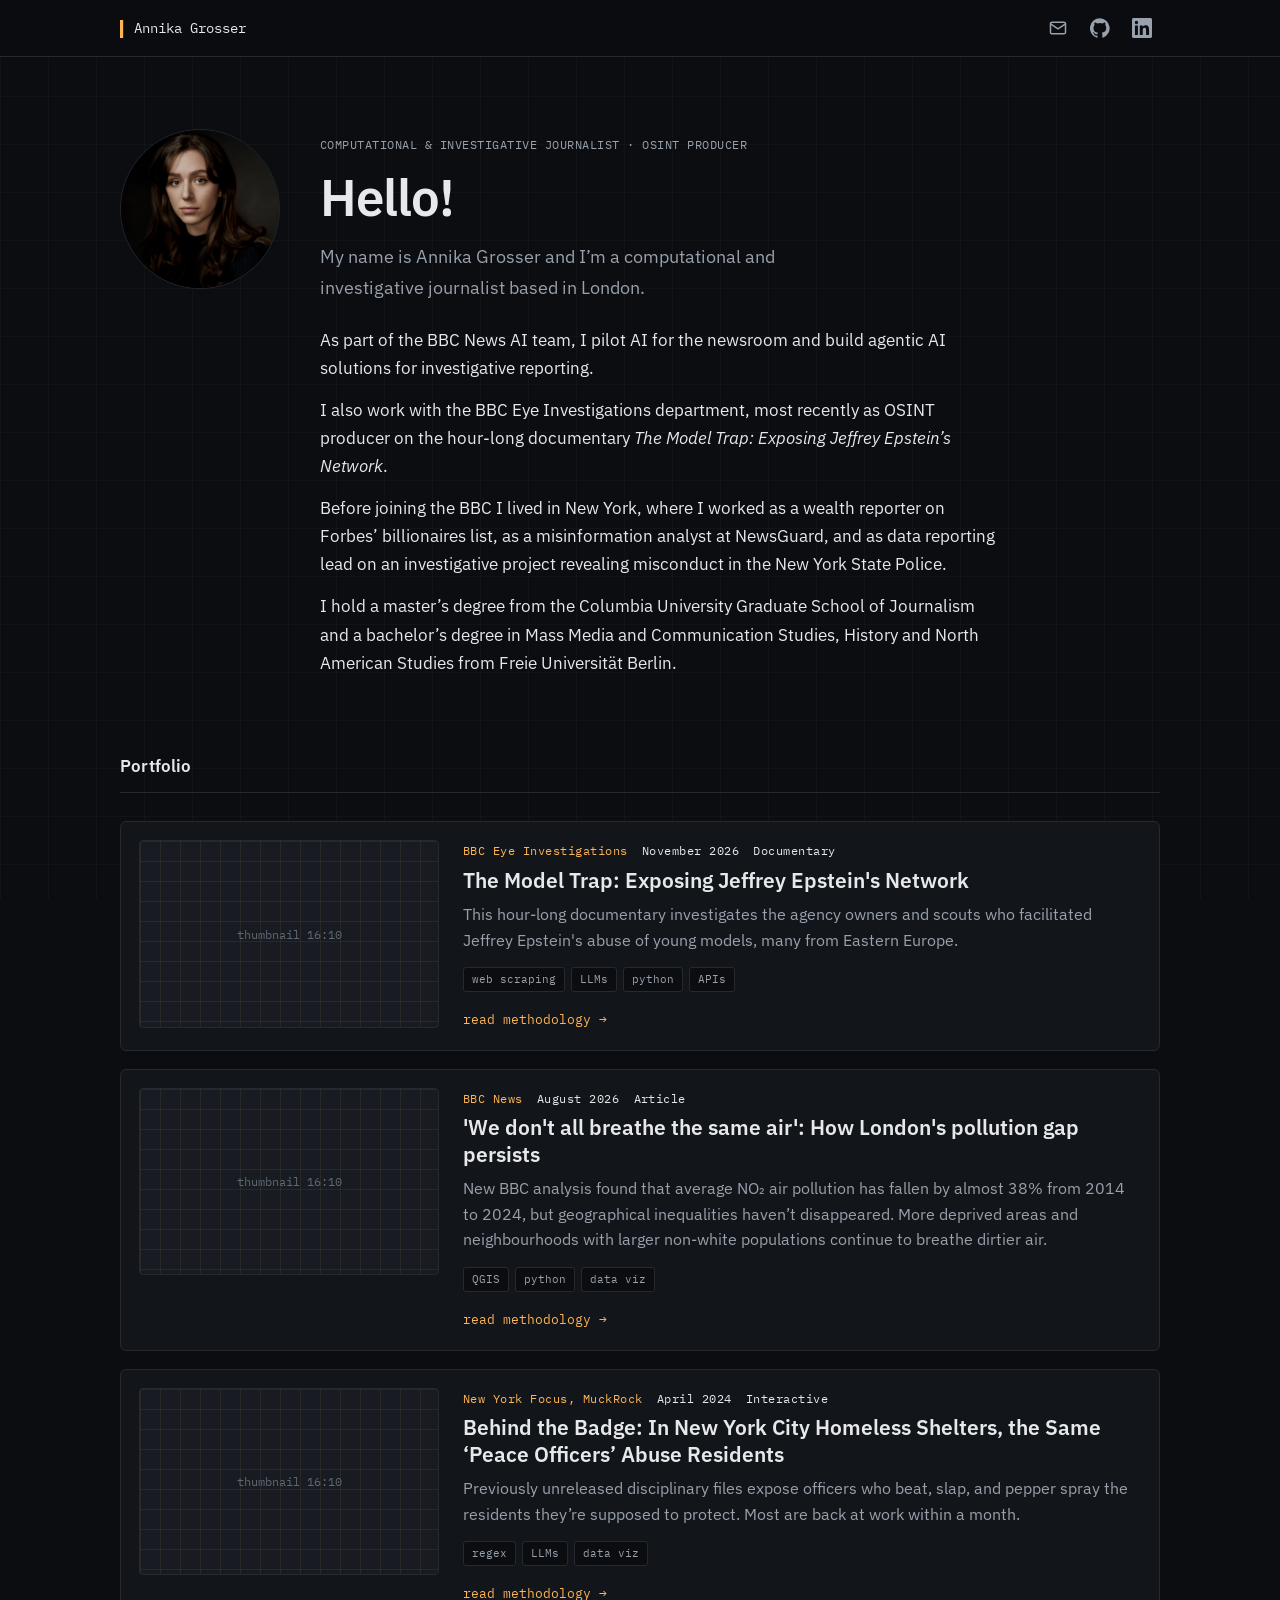
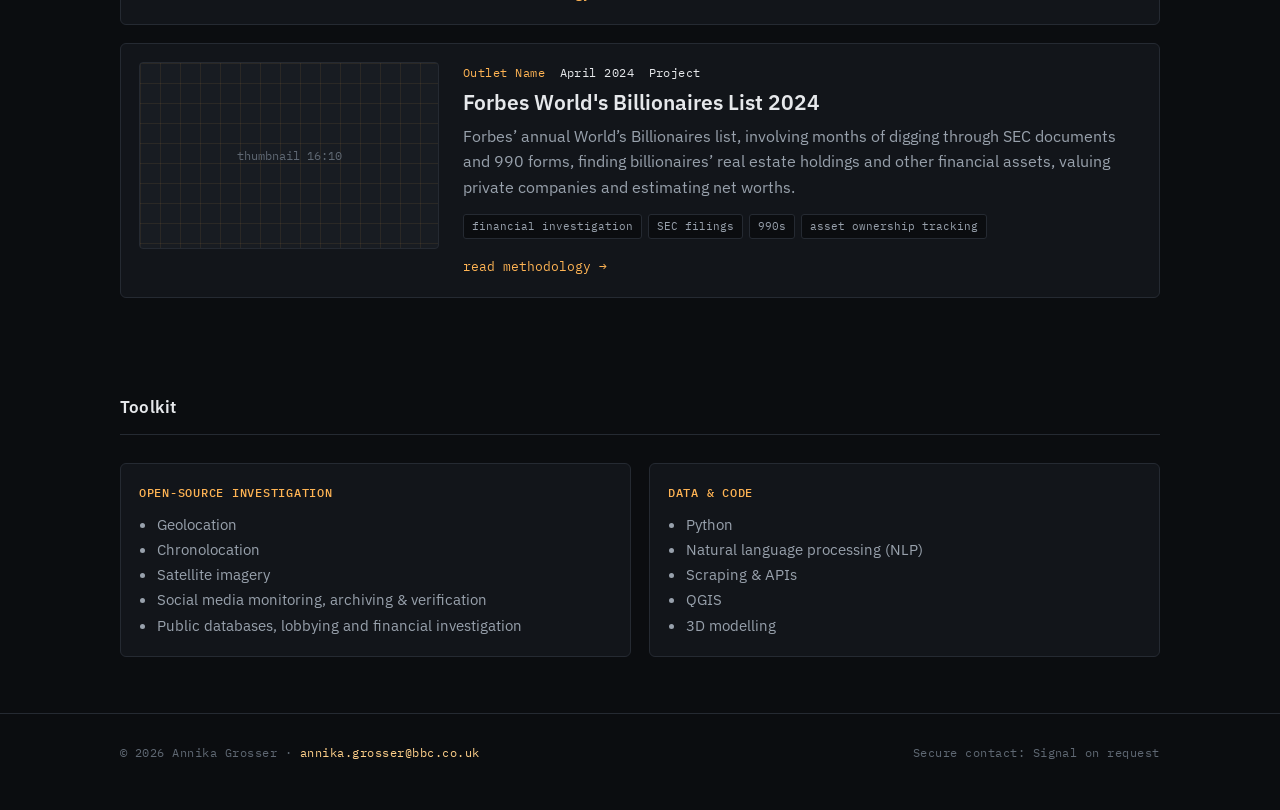
==== index.html @ bb19e364 "Initial portfolio" ====
<!doctype html>
<html lang="en">
<head>
  <meta charset="utf-8">
  <meta name="viewport" content="width=device-width, initial-scale=1">
  <title>Annika Grosser — Visual Investigations</title>
  <meta name="description" content="Portfolio of Annika Grosser, computational investigative journalist and OSINT producer.">
  <link rel="preconnect" href="https://fonts.googleapis.com">
  <link rel="preconnect" href="https://fonts.gstatic.com" crossorigin>
  <link href="https://fonts.googleapis.com/css2?family=IBM+Plex+Mono:wght@400;500&family=IBM+Plex+Sans:wght@400;500;600&display=swap" rel="stylesheet">
  <link rel="stylesheet" href="style.css">
</head>
<body>

  <header class="topbar">
    <div class="wrap">
      <a class="brand" href="index.html">Annika Grosser</a>
      <nav class="nav social" aria-label="Contact and profiles">
        <a href="mailto:annika.grosser@bbc.co.uk" aria-label="Email" title="Email">
          <svg viewBox="0 0 24 24" width="20" height="20" fill="none" stroke="currentColor" stroke-width="1.8" stroke-linecap="round" stroke-linejoin="round" aria-hidden="true"><rect x="3" y="5" width="18" height="14" rx="2"/><path d="m3 7 9 6 9-6"/></svg>
        </a>
        <a href="https://github.com/annikagrosser" aria-label="GitHub" title="GitHub">
          <svg viewBox="0 0 24 24" width="20" height="20" fill="currentColor" aria-hidden="true"><path d="M12 .3a12 12 0 0 0-3.8 23.4c.6.1.8-.3.8-.6v-2c-3.3.7-4-1.6-4-1.6-.6-1.4-1.4-1.8-1.4-1.8-1-.7.1-.7.1-.7 1.2.1 1.8 1.2 1.8 1.2 1 1.8 2.8 1.3 3.5 1 0-.8.4-1.3.7-1.6-2.7-.3-5.5-1.3-5.5-6 0-1.2.5-2.3 1.3-3.1-.2-.4-.6-1.6 0-3.2 0 0 1-.3 3.4 1.2a11.5 11.5 0 0 1 6 0c2.3-1.5 3.3-1.2 3.3-1.2.6 1.6.2 2.8.1 3.2.8.8 1.2 1.9 1.2 3.1 0 4.6-2.8 5.6-5.5 5.9.4.4.8 1.1.8 2.2v3.3c0 .3.2.7.8.6A12 12 0 0 0 12 .3"/></svg>
        </a>
        <a href="https://www.linkedin.com/in/annikagrosser" aria-label="LinkedIn" title="LinkedIn">
          <svg viewBox="0 0 24 24" width="20" height="20" fill="currentColor" aria-hidden="true"><path d="M20.45 20.45h-3.56v-5.57c0-1.33-.02-3.04-1.85-3.04-1.85 0-2.14 1.45-2.14 2.94v5.67H9.35V9h3.41v1.56h.05c.48-.9 1.64-1.85 3.37-1.85 3.6 0 4.27 2.37 4.27 5.46v6.28zM5.34 7.43a2.06 2.06 0 1 1 0-4.13 2.06 2.06 0 0 1 0 4.13zM7.12 20.45H3.56V9h3.56v11.45zM22.22 0H1.77C.79 0 0 .77 0 1.73v20.54C0 23.23.79 24 1.77 24h20.45c.98 0 1.78-.77 1.78-1.73V1.73C24 .77 23.2 0 22.22 0z"/></svg>
        </a>
      </nav>
    </div>
  </header>

  <main>
    <!-- ================= BIO ================= -->
    <section class="hero">
      <div class="wrap hero-grid">
        <img class="headshot" src="images/headshot_github_portfolio.jpg" alt="Headshot of Annika Grosser">
        <div>
          <span class="label">Computational &amp; Investigative Journalist · OSINT Producer </span>
          <h1>Hello!</h1>
          <p class="tagline">My name is Annika Grosser and I’m a computational and investigative journalist based in London.</p>
          <div class="bio">
            <p>As part of the BBC News AI team, I pilot AI for the newsroom and build agentic AI solutions for investigative reporting.</p>
            <p>I also work with the BBC Eye Investigations department, most recently as OSINT producer on the hour-long documentary <i>The Model Trap: Exposing Jeffrey Epstein’s Network</i>.</p>
<p>Before joining the BBC I lived in New York, where I worked as a wealth reporter on Forbes’ billionaires list, as a misinformation analyst at NewsGuard, and as data reporting lead on an investigative project revealing misconduct in the New York State Police.</p>
            <p>I hold a master’s degree from the Columbia University Graduate School of Journalism and a bachelor’s degree in Mass Media and Communication Studies, History and North American Studies from Freie Universität Berlin.</p>
          </div>
        </div>
      </div>
    </section>

    <!-- ================= PROJECTS ================= -->
    <section class="section" id="work">
      <div class="wrap">
        <div class="section-head">
          <h2>Portfolio</h2>
        </div>

        <div class="projects">
          <!-- Copy one <a class="project"> block per project. -->
          <a class="project" href="projects/project-1.html">
            <!-- <img class="thumb" src="images/project-1/thumb.jpg" alt=""> -->
            <div class="thumb-placeholder">thumbnail 16:10</div>
            <div>
              <div class="project-meta mono">
                <span class="outlet">BBC Eye Investigations</span>
                <span>November 2026</span>
                <span>Documentary</span>
              </div>
              <h3 class="project-title">The Model Trap: Exposing Jeffrey Epstein's Network</h3>
              <p class="project-desc">This hour-long documentary investigates the agency owners and scouts who facilitated Jeffrey Epstein's abuse of young models, many from Eastern Europe.</p>
              <ul class="tags">
                <li>web scraping</li><li>LLMs</li><li>python</li><li>APIs</li>
              </ul>
              <span class="cta">read methodology →</span>
            </div>
          </a>

          <a class="project" href="projects/project-2.html">
            <div class="thumb-placeholder">thumbnail 16:10</div>
            <div>
              <div class="project-meta mono">
                <span class="outlet">BBC News</span>
                <span>August 2026</span>
                <span>Article</span>
              </div>
              <h3 class="project-title">'We don't all breathe the same air': How London's pollution gap persists</h3>
              <p class="project-desc">New BBC analysis found that average NO₂ air pollution has fallen by almost 38% from 2014 to 2024, but geographical inequalities haven’t disappeared. More deprived areas and neighbourhoods with larger non-white populations continue to breathe dirtier air.</p>
              <ul class="tags">
                <li>QGIS</li><li>python</li><li>data viz</li>
              </ul>
              <span class="cta">read methodology →</span>
            </div>
          </a>

          <a class="project" href="projects/project-3.html">
            <div class="thumb-placeholder">thumbnail 16:10</div>
            <div>
              <div class="project-meta mono">
                <span class="outlet">New York Focus, MuckRock</span>
                <span>April 2024</span>
                <span>Interactive</span>
              </div>
              <h3 class="project-title">Behind the Badge: In New York City Homeless Shelters, the Same ‘Peace Officers’ Abuse Residents</h3>
              <p class="project-desc">Previously unreleased disciplinary files expose officers who beat, slap, and pepper spray the residents they’re supposed to protect. Most are back at work within a month.</p>
              <ul class="tags">
                <li>regex</li><li>LLMs</li><li>data viz</li>
              </ul>
              <span class="cta">read methodology →</span>
            </div>
          </a>

          <a class="project" href="projects/project-4.html">
            <div class="thumb-placeholder">thumbnail 16:10</div>
            <div>
              <div class="project-meta mono">
                <span class="outlet">Outlet Name</span>
                <span>April 2024</span>
                <span>Project</span>
              </div>
              <h3 class="project-title">Forbes World's Billionaires List 2024</h3>
              <p class="project-desc">Forbes’ annual World’s Billionaires list, involving months of digging through SEC documents and 990 forms, finding billionaires’ real estate holdings and other financial assets, valuing private companies and estimating net worths.</p>
              <ul class="tags">
                <li>financial investigation</li><li>SEC filings</li><li>990s</li><li>asset ownership tracking</li>
              </ul>
              <span class="cta">read methodology →</span>
            </div>
          </a>
        </div>
      </div>
    </section>

    <!-- ================= TOOLKIT ================= -->
    <section class="section" id="toolkit">
      <div class="wrap">
        <div class="section-head">
          <h2>Toolkit</h2>
        </div>
        <div class="toolkit">
          <div class="tool-group">
            <h3>Open-source investigation</h3>
            <ul>
              <li>Geolocation</li>
              <li>Chronolocation</li>
              <li>Satellite imagery</li>
              <li>Social media monitoring, archiving &amp; verification</li>
              <li>Public databases, lobbying and financial investigation</li>
            </ul>
          </div>
          <div class="tool-group">
            <h3>Data &amp; code</h3>
            <ul>
              <li>Python</li>
              <li>Natural language processing (NLP)</li>
              <li>Scraping &amp; APIs</li>
              <li>QGIS</li>
              <li>3D modelling</li>
            </ul>
          </div>
        </div>
      </div>
    </section>
  </main>

  <footer class="footer" id="contact">
    <div class="wrap">
      <span class="mono">© 2026 Annika Grosser · <a href="mailto:annika.grosser@bbc.co.uk">annika.grosser@bbc.co.uk</a></span>
      <span class="mono">Secure contact: Signal on request</span>
    </div>
  </footer>

</body>
</html>
---- style.css ----
/* =========================================================
   Portfolio — dark / technical theme
   Edit the tokens below to change colors and fonts site-wide.
   ========================================================= */
:root {
  --bg: #0b0d10;
  --surface: #12151a;
  --surface-2: #181c22;
  --border: #252a32;
  --text: #e6e8eb;
  --muted: #98a1ac;
  --faint: #5f6873;
  --accent: #ffb454;        /* amber "signal" accent */
  --accent-dim: rgba(255, 180, 84, 0.12);
  --link: #ffd08a;

  --sans: "IBM Plex Sans", system-ui, -apple-system, "Segoe UI", sans-serif;
  --mono: "IBM Plex Mono", ui-monospace, "SFMono-Regular", Menlo, monospace;

  --wrap: 1080px;
  --prose: 68ch;
  --radius: 6px;
}

*, *::before, *::after { box-sizing: border-box; }

html { -webkit-text-size-adjust: 100%; scroll-behavior: smooth; }
@media (prefers-reduced-motion: reduce) { html { scroll-behavior: auto; } * { transition: none !important; } }

body {
  margin: 0;
  background: var(--bg);
  color: var(--text);
  font-family: var(--sans);
  font-size: 17px;
  line-height: 1.65;
  -webkit-font-smoothing: antialiased;
  /* faint survey-grid background */
  background-image:
    linear-gradient(rgba(255,255,255,0.025) 1px, transparent 1px),
    linear-gradient(90deg, rgba(255,255,255,0.025) 1px, transparent 1px);
  background-size: 48px 48px;
  background-attachment: fixed;
}

img, video, iframe { max-width: 100%; display: block; }

a { color: var(--link); text-decoration: none; }
a:hover { text-decoration: underline; text-underline-offset: 3px; }
a:focus-visible, button:focus-visible { outline: 2px solid var(--accent); outline-offset: 3px; border-radius: 2px; }

::selection { background: var(--accent); color: #000; }

.wrap { max-width: var(--wrap); margin: 0 auto; padding: 0 20px; }

.mono, .label {
  font-family: var(--mono);
  font-size: 0.78rem;
  letter-spacing: 0.04em;
}
.label { text-transform: uppercase; color: var(--muted); }
.accent { color: var(--accent); }

/* ---------- Top bar ---------- */
.topbar {
  border-bottom: 1px solid var(--border);
  background: rgba(11, 13, 16, 0.85);
  backdrop-filter: blur(8px);
  position: sticky; top: 0; z-index: 10;
}
.topbar .wrap {
  display: flex; align-items: center; justify-content: space-between;
  gap: 16px; min-height: 56px; flex-wrap: wrap;
}
.brand { font-family: var(--mono); font-size: 0.9rem; color: var(--text); }
.brand::before { content: "▍"; color: var(--accent); margin-right: 6px; }
.brand:hover { text-decoration: none; color: var(--accent); }
.nav { display: flex; gap: 20px; flex-wrap: wrap; }
.nav a { font-family: var(--mono); font-size: 0.8rem; color: var(--muted); }
.nav a:hover { color: var(--text); text-decoration: none; }
.social { gap: 6px; align-items: center; }
.social a {
  display: inline-grid; place-items: center; width: 36px; height: 36px;
  border-radius: 50%; color: var(--muted); transition: color .15s, background .15s;
}
.social a:hover { color: var(--accent); background: var(--surface-2); }
.social svg { display: block; }

/* ---------- Hero / bio ---------- */
.hero { padding: 72px 0 8px; }
.hero-grid {
  display: grid; grid-template-columns: 160px 1fr; gap: 40px; align-items: start;
}
.hero h1 {
  font-size: clamp(2rem, 5vw, 3.2rem);
  line-height: 1.1; margin: 12px 0 16px; font-weight: 600; letter-spacing: -0.02em;
}
.hero .tagline { font-size: 1.15rem; color: var(--muted); margin: 0 0 24px; max-width: 46ch; }
.hero .bio { max-width: var(--prose); margin: 0 0 28px; }
.hero .bio p { margin: 0 0 14px; }
.headshot {
  width: 160px; height: 160px; object-fit: cover;
  border-radius: 50%; border: 1px solid var(--border);
  filter: grayscale(0.2) contrast(1.05);
}
.headshot-placeholder {
  width: 160px; height: 160px; border-radius: 50%;
  border: 1px dashed var(--faint); display: grid; place-items: center;
  color: var(--faint); font-family: var(--mono); font-size: 0.72rem; text-align: center;
}

.links { display: flex; flex-wrap: wrap; gap: 10px; }
.btn {
  display: inline-flex; align-items: center; gap: 8px;
  font-family: var(--mono); font-size: 0.8rem;
  padding: 8px 14px; border: 1px solid var(--border); border-radius: var(--radius);
  color: var(--text); background: var(--surface);
  transition: border-color .15s, color .15s, background .15s;
}
.btn:hover { border-color: var(--accent); color: var(--accent); text-decoration: none; }
.btn.primary { background: var(--accent); color: #111; border-color: var(--accent); font-weight: 600; }
.btn.primary:hover { background: #ffc677; color: #111; }

/* ---------- Section headings ---------- */
.section { padding: 40px 0 56px; scroll-margin-top: 40px; }
.section-head {
  display: flex; align-items: baseline; gap: 14px;
  border-bottom: 1px solid var(--border); padding-bottom: 12px; margin-bottom: 28px;
}
.section-head h2 { font-size: 1.05rem; margin: 0; font-weight: 600; letter-spacing: 0.01em; }
.section-head .label { margin-left: auto; }

/* ---------- Project list ---------- */
.projects { display: grid; gap: 18px; }
.project {
  display: grid; grid-template-columns: 300px 1fr; gap: 24px;
  padding: 18px; background: var(--surface);
  border: 1px solid var(--border); border-radius: var(--radius);
  color: var(--text); transition: border-color .15s, transform .15s;
}
.project:hover { border-color: var(--accent); text-decoration: none; }
.project:hover .project-title { color: var(--accent); }
.thumb {
  aspect-ratio: 16 / 10; width: 100%; object-fit: cover;
  border-radius: 4px; border: 1px solid var(--border); background: var(--surface-2);
}
.thumb-placeholder {
  aspect-ratio: 16 / 10; border-radius: 4px; border: 1px solid var(--border);
  background:
    linear-gradient(rgba(255,180,84,0.08) 1px, transparent 1px) 0 0 / 20px 20px,
    linear-gradient(90deg, rgba(255,180,84,0.08) 1px, transparent 1px) 0 0 / 20px 20px,
    var(--surface-2);
  display: grid; place-items: center; color: var(--faint);
  font-family: var(--mono); font-size: 0.72rem;
}
.project-meta { display: flex; flex-wrap: wrap; gap: 6px 14px; margin-bottom: 6px; }
.project-meta .outlet { color: var(--accent); }
.project-title { font-size: 1.3rem; line-height: 1.3; margin: 0 0 8px; font-weight: 600; transition: color .15s; }
.project-desc { color: var(--muted); margin: 0 0 14px; font-size: 0.97rem; }
.tags { display: flex; flex-wrap: wrap; gap: 6px; padding: 0; margin: 0 0 12px; list-style: none; }
.tags li {
  font-family: var(--mono); font-size: 0.7rem; color: var(--muted);
  border: 1px solid var(--border); border-radius: 3px; padding: 2px 8px; background: var(--bg);
}
.cta { font-family: var(--mono); font-size: 0.8rem; color: var(--accent); }

/* ---------- Toolkit ---------- */
.toolkit { display: grid; grid-template-columns: repeat(2, 1fr); gap: 18px; }
.tool-group {
  border: 1px solid var(--border); border-radius: var(--radius);
  padding: 18px; background: var(--surface);
}
.tool-group h3 { font-family: var(--mono); font-size: 0.78rem; text-transform: uppercase; letter-spacing: .06em; color: var(--accent); margin: 0 0 10px; font-weight: 500; }
.tool-group ul { margin: 0; padding-left: 18px; color: var(--muted); font-size: 0.95rem; }

/* ---------- Footer ---------- */
.footer { border-top: 1px solid var(--border); padding: 28px 0 48px; color: var(--faint); }
.footer .wrap { display: flex; justify-content: space-between; gap: 16px; flex-wrap: wrap; }

/* =========================================================
   Project (case study) pages
   ========================================================= */
.case-header { padding: 56px 0 28px; }
.back { font-family: var(--mono); font-size: 0.8rem; color: var(--muted); }
.back:hover { color: var(--accent); text-decoration: none; }
.case-header h1 {
  font-size: clamp(1.8rem, 4.2vw, 2.8rem); line-height: 1.15;
  margin: 18px 0 14px; font-weight: 600; letter-spacing: -0.015em; max-width: 26ch;
}
.deck { font-size: 1.15rem; color: var(--muted); max-width: var(--prose); margin: 0 0 24px; }

.media { margin: 8px 0 40px; }
.media img, .media .thumb-placeholder { width: 100%; border-radius: var(--radius); border: 1px solid var(--border); }
.video { position: relative; aspect-ratio: 16 / 9; border-radius: var(--radius); overflow: hidden; border: 1px solid var(--border); background: #000; }
.video iframe { position: absolute; inset: 0; width: 100%; height: 100%; border: 0; }
figcaption { font-family: var(--mono); font-size: 0.74rem; color: var(--faint); margin-top: 8px; }

.case-grid { display: grid; grid-template-columns: 260px 1fr; gap: 48px; align-items: start; padding-bottom: 64px; }

.factbox {
  position: sticky; top: 80px;
  border: 1px solid var(--border); border-radius: var(--radius);
  background: var(--surface); padding: 18px; font-size: 0.9rem;
}
.factbox dl { margin: 0; }
.factbox dt { font-family: var(--mono); font-size: 0.7rem; text-transform: uppercase; letter-spacing: .06em; color: var(--faint); margin-top: 14px; }
.factbox dt:first-child { margin-top: 0; }
.factbox dd { margin: 2px 0 0; color: var(--text); }
.factbox .btn { width: 100%; justify-content: center; margin-top: 18px; }
.toc { margin-top: 18px; padding-top: 14px; border-top: 1px solid var(--border); }
.toc a { display: block; font-family: var(--mono); font-size: 0.76rem; color: var(--muted); padding: 3px 0; }
.toc a:hover { color: var(--accent); text-decoration: none; }

.prose { max-width: var(--prose); }
.prose section { scroll-margin-top: 80px; margin-bottom: 44px; }
.prose h2 {
  display: flex; align-items: baseline; gap: 12px;
  font-size: 1.35rem; margin: 0 0 14px; font-weight: 600;
}
.prose h2 .num { font-family: var(--mono); font-size: 0.8rem; color: var(--accent); font-weight: 500; }
.prose h3 { font-size: 1.05rem; margin: 26px 0 8px; }
.prose p { margin: 0 0 16px; }
.prose ul, .prose ol { padding-left: 22px; margin: 0 0 16px; }
.prose li { margin-bottom: 6px; }
.prose code {
  font-family: var(--mono); font-size: 0.86em;
  background: var(--surface-2); border: 1px solid var(--border); border-radius: 3px; padding: 1px 5px;
}
.prose figure { margin: 26px 0; }
.prose figure img { border-radius: var(--radius); border: 1px solid var(--border); }

.callout {
  border-left: 3px solid var(--accent); background: var(--accent-dim);
  padding: 14px 18px; border-radius: 0 var(--radius) var(--radius) 0; margin: 0 0 20px;
}
.callout .label { color: var(--accent); display: block; margin-bottom: 4px; }

.data-table { width: 100%; border-collapse: collapse; font-size: 0.9rem; margin: 0 0 20px; }
.data-table th, .data-table td { text-align: left; padding: 9px 10px; border-bottom: 1px solid var(--border); vertical-align: top; }
.data-table th { font-family: var(--mono); font-size: 0.7rem; text-transform: uppercase; letter-spacing: .06em; color: var(--faint); font-weight: 500; }
.table-scroll { overflow-x: auto; }

.next-project {
  display: flex; justify-content: space-between; gap: 16px; flex-wrap: wrap;
  border-top: 1px solid var(--border); padding-top: 24px; margin-top: 16px;
}

/* ---------- Responsive ---------- */
@media (max-width: 860px) {
  .project { grid-template-columns: 1fr; gap: 14px; }
  .toolkit { grid-template-columns: 1fr; }
  .case-grid { grid-template-columns: 1fr; gap: 28px; }
  .factbox { position: static; }
}
@media (max-width: 640px) {
  body { font-size: 16px; }
  .wrap { padding: 0 16px; }
  .hero { padding: 44px 0 4px; }
  .hero-grid { grid-template-columns: 1fr; gap: 20px; }
  .hero-grid .headshot, .hero-grid .headshot-placeholder { width: 112px; height: 112px; }
  .nav { gap: 14px; }
  .section-head .label { display: none; }
}
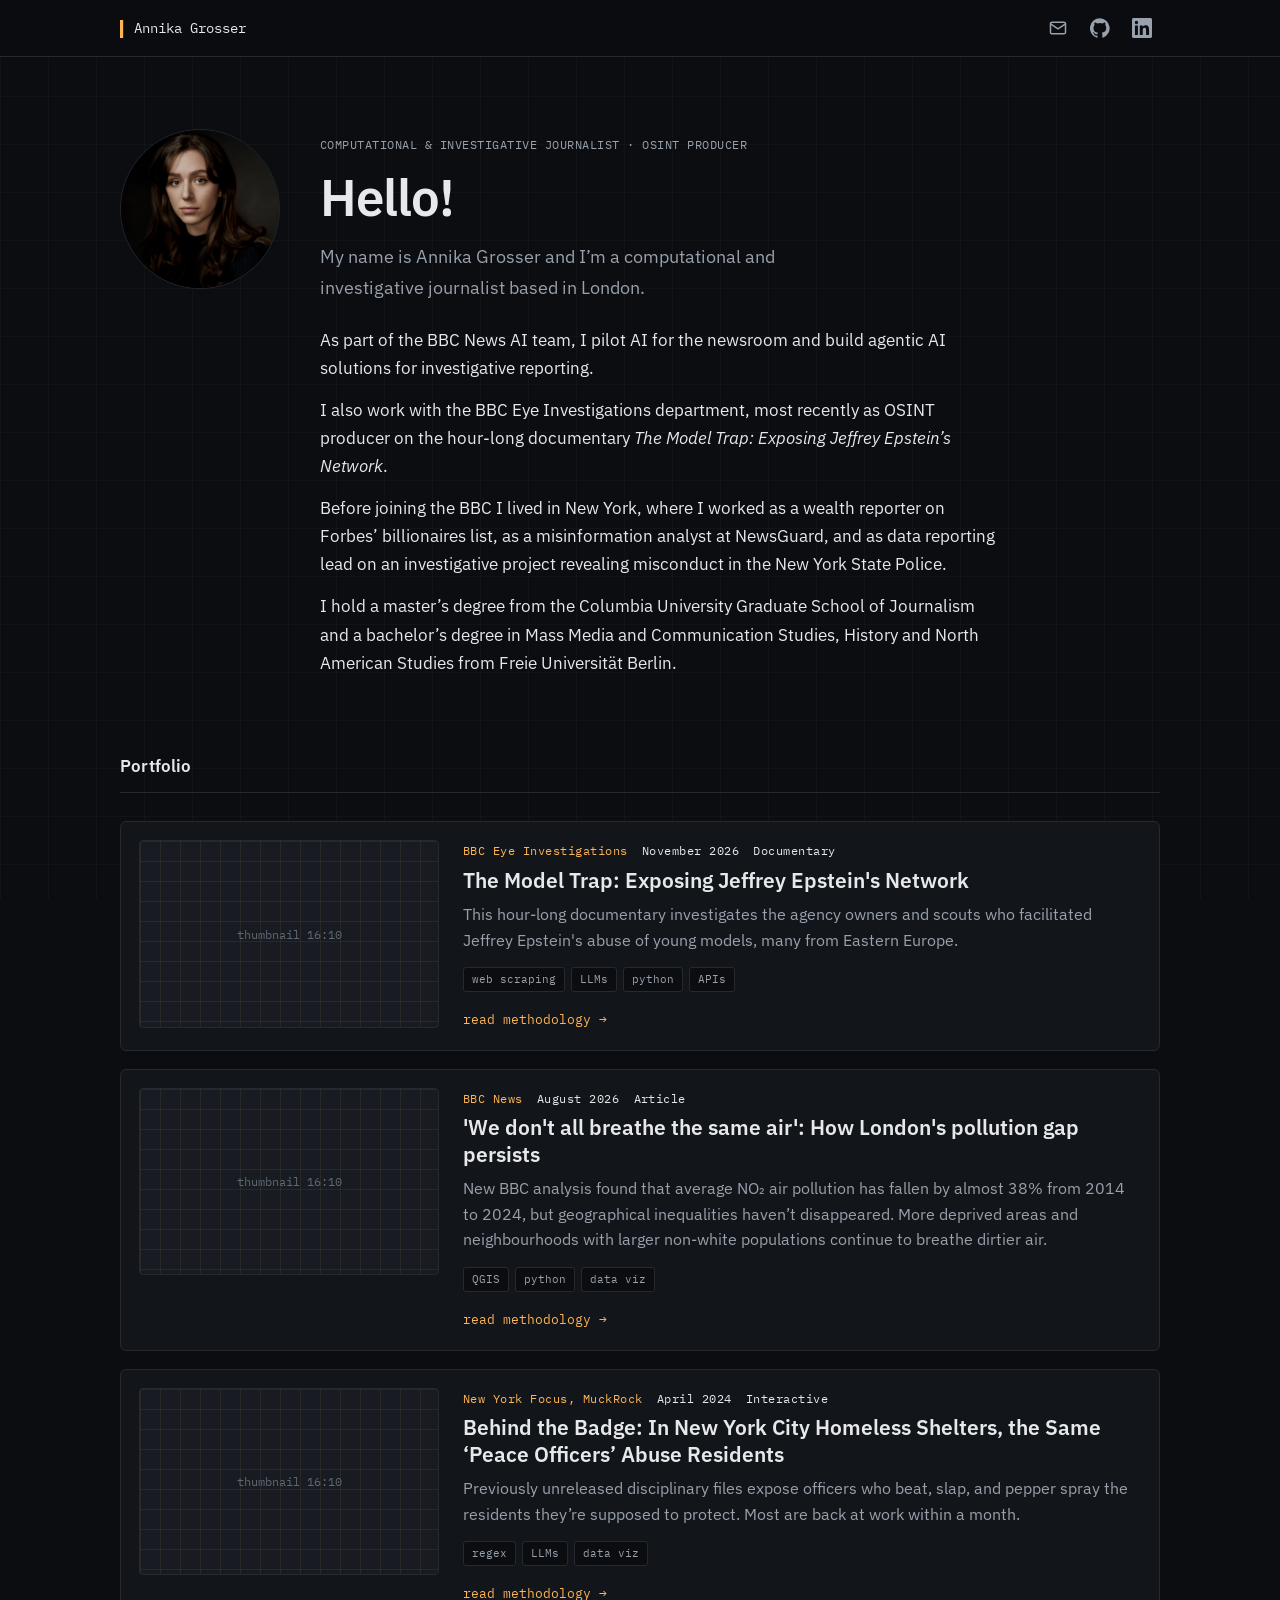
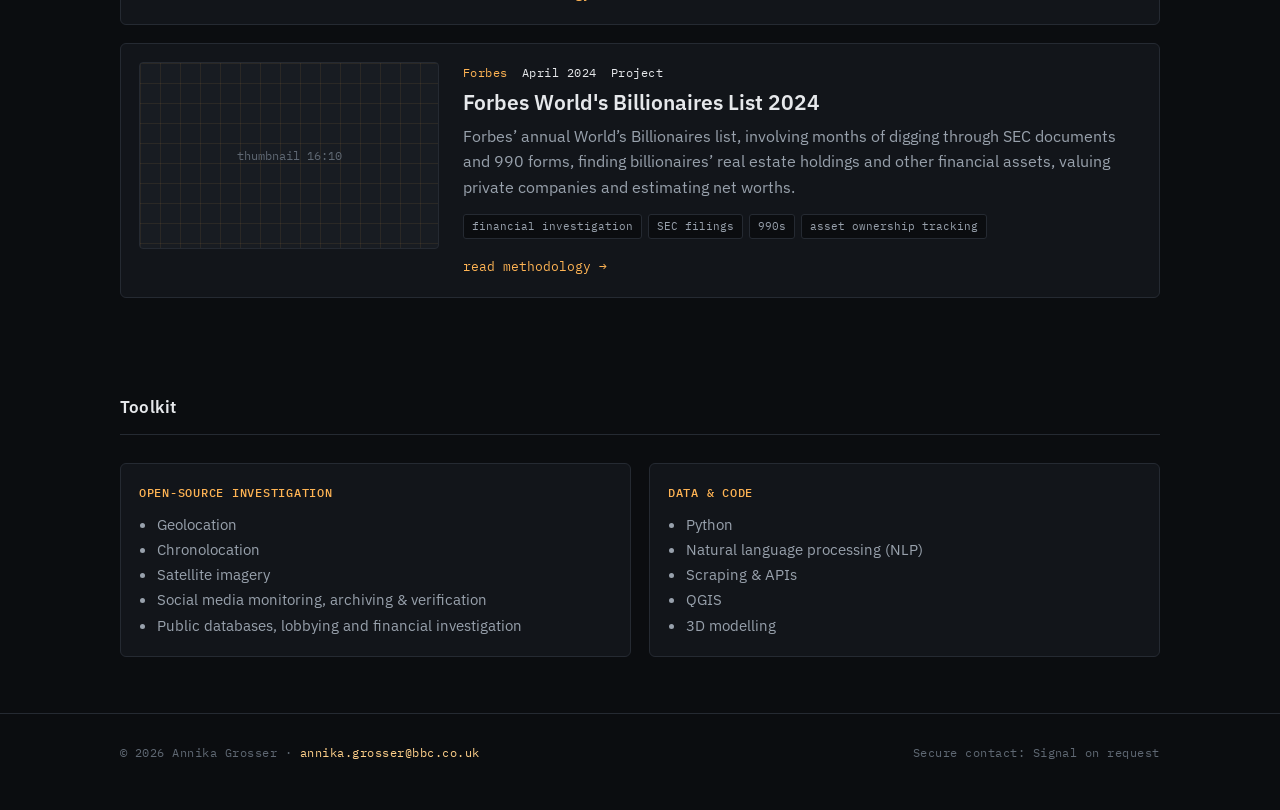
==== commit 2c2b959a: "Set outlet on Forbes homepage card Co-Authored-By: Claude Opus 5.5 <noreply@anthropic.com>" ====
--- a/index.html
+++ b/index.html
@@ -113,7 +113,7 @@
             <div class="thumb-placeholder">thumbnail 16:10</div>
             <div>
               <div class="project-meta mono">
-                <span class="outlet">Outlet Name</span>
+                <span class="outlet">Forbes</span>
                 <span>April 2024</span>
                 <span>Project</span>
               </div>
--- a/style.css
+++ b/style.css
@@ -245,6 +245,12 @@
   border-top: 1px solid var(--border); padding-top: 24px; margin-top: 16px;
 }
 
+/* ---------- Coming soon ---------- */
+.wrap.coming-soon { min-height: calc(100vh - 160px); padding-top: 56px; padding-bottom: 64px; display: flex; flex-direction: column; align-items: flex-start; }
+.coming-soon .status { margin: 48px 0 10px; }
+.coming-soon .soon-outlet { color: var(--muted); margin: 0; }
+.coming-soon h1 { font-size: clamp(1.8rem, 4.2vw, 2.8rem); line-height: 1.15; margin: 8px 0 16px; font-weight: 600; letter-spacing: -0.015em; max-width: 26ch; }
+
 /* ---------- Responsive ---------- */
 @media (max-width: 860px) {
   .project { grid-template-columns: 1fr; gap: 14px; }
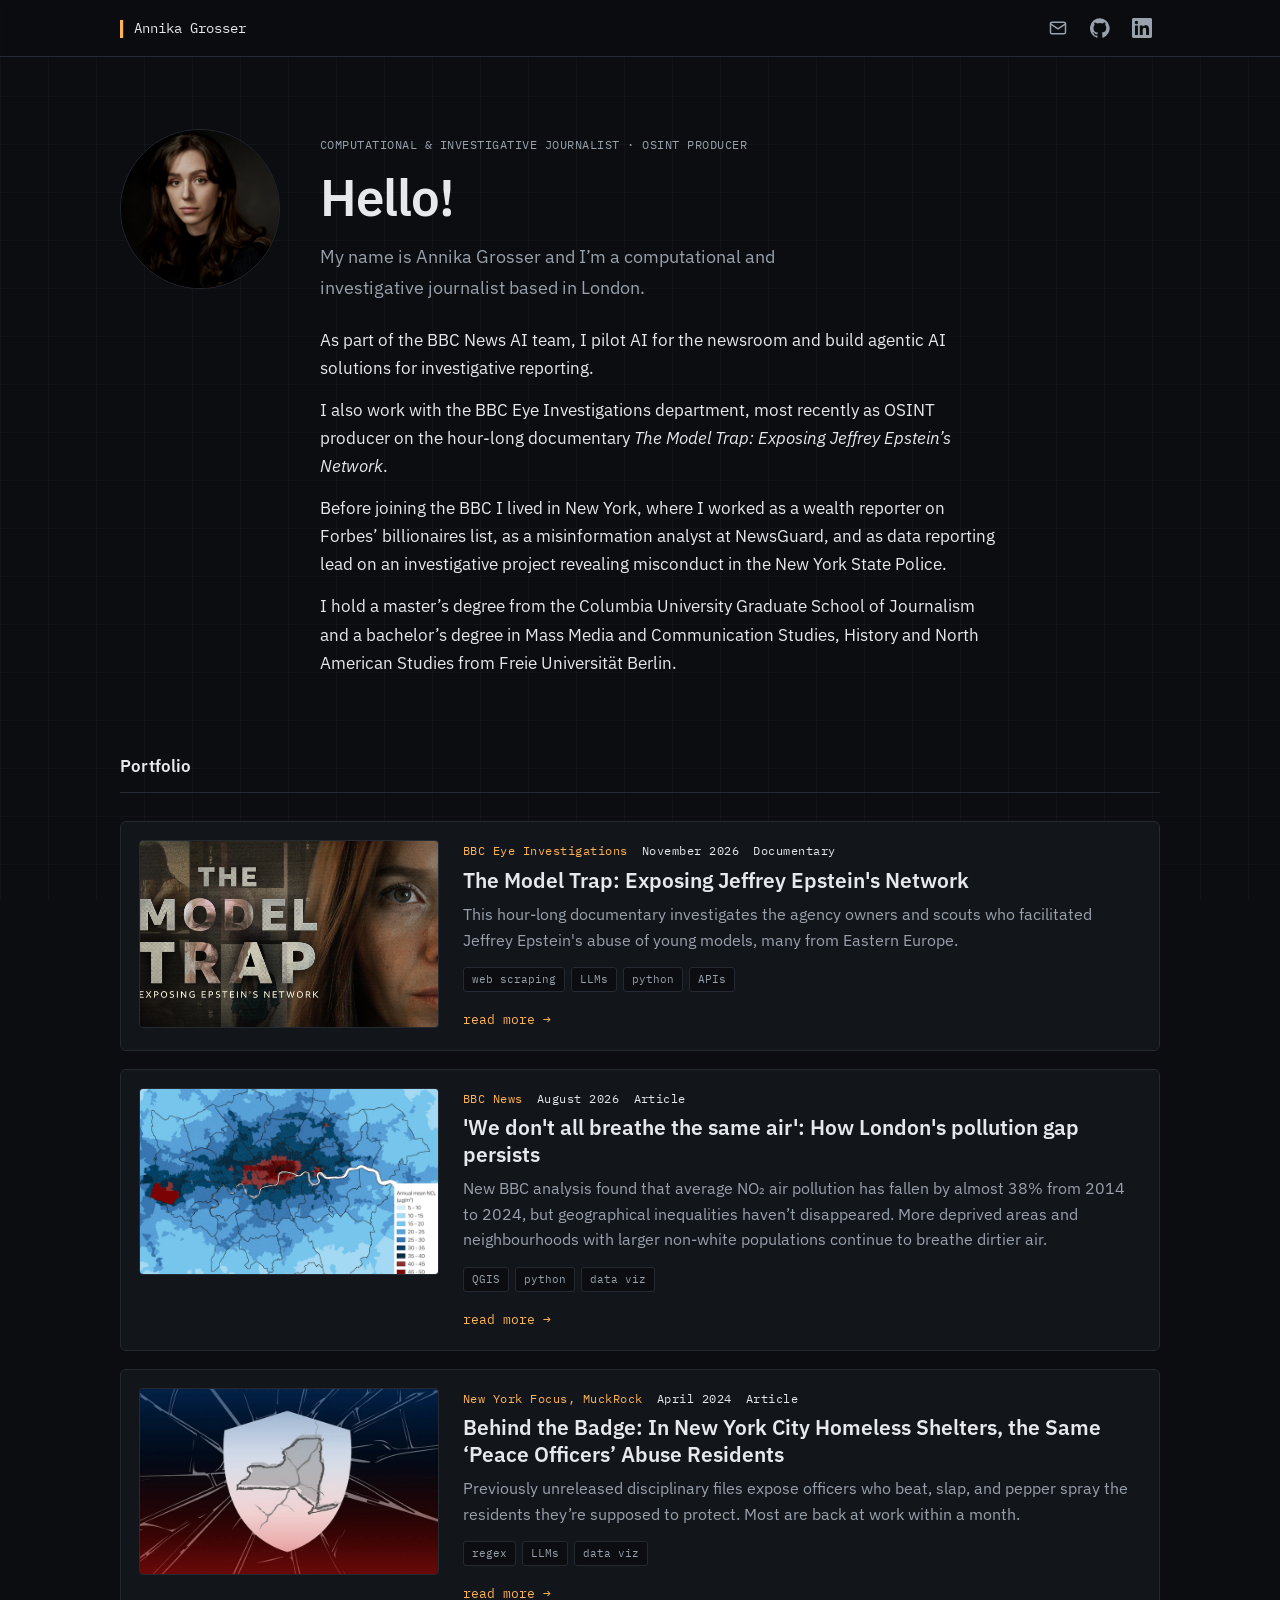
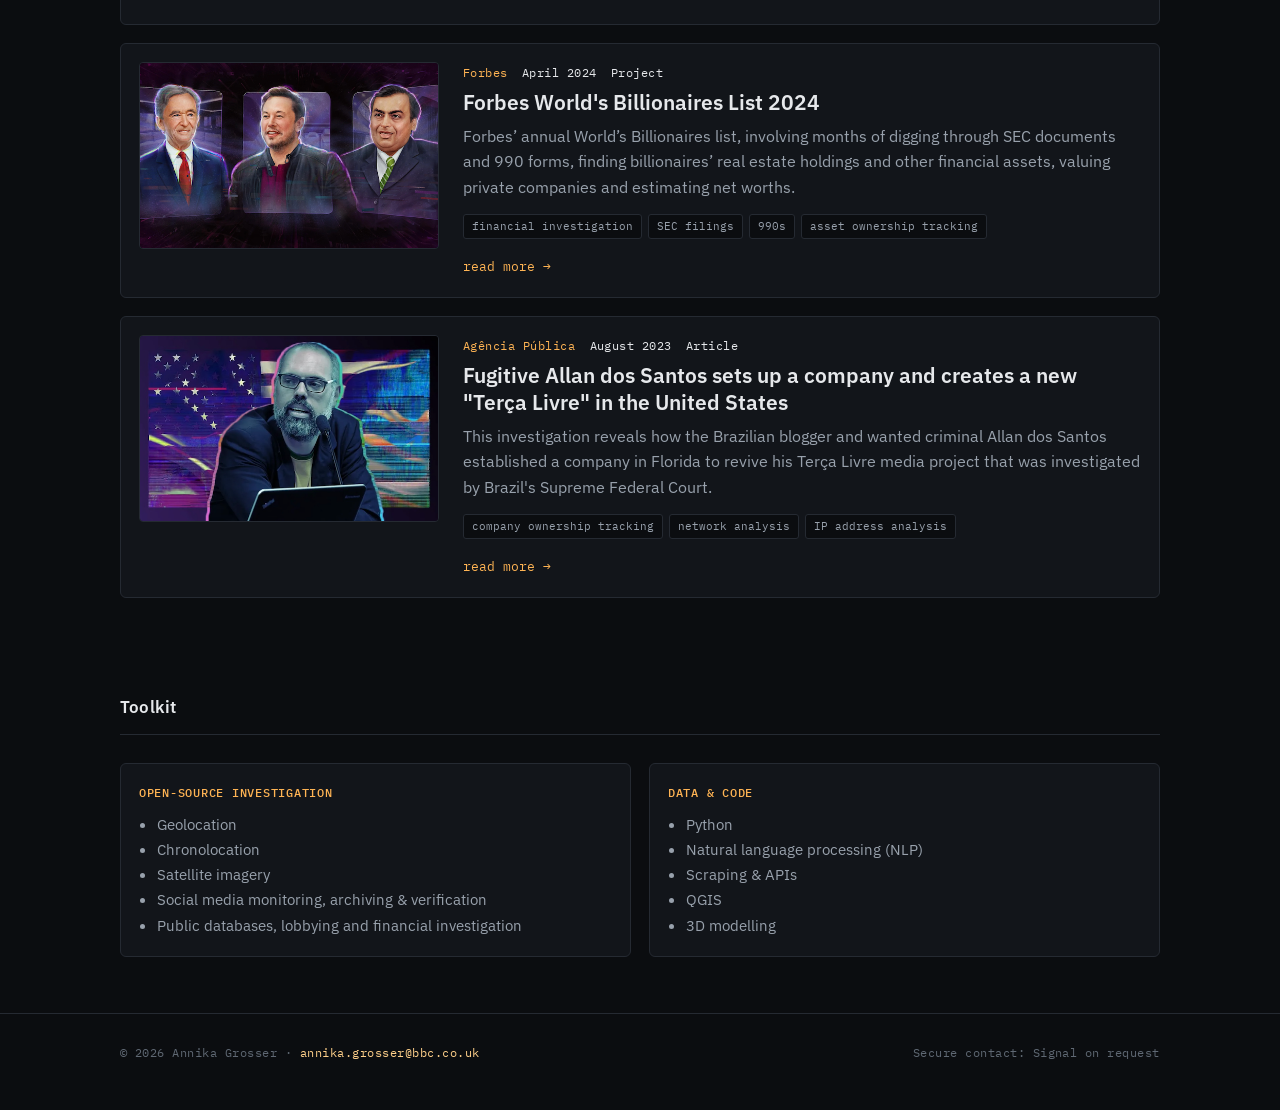
==== commit 7d26426d: "Add project thumbnails and fifth project (coming-soon page) Co-Authored-By: Claude Opus 5.5 <noreply" ====
--- a/index.html
+++ b/index.html
@@ -58,8 +58,7 @@
         <div class="projects">
           <!-- Copy one <a class="project"> block per project. -->
           <a class="project" href="projects/project-1.html">
-            <!-- <img class="thumb" src="images/project-1/thumb.jpg" alt=""> -->
-            <div class="thumb-placeholder">thumbnail 16:10</div>
+            <img class="thumb" src="images/epstein_doc_thumbnail.jpg" alt="Thumbnail from 'The Model Trap' documentary">
             <div>
               <div class="project-meta mono">
                 <span class="outlet">BBC Eye Investigations</span>
@@ -71,12 +70,12 @@
               <ul class="tags">
                 <li>web scraping</li><li>LLMs</li><li>python</li><li>APIs</li>
               </ul>
-              <span class="cta">read methodology →</span>
+              <span class="cta">read more →</span>
             </div>
           </a>
 
           <a class="project" href="projects/project-2.html">
-            <div class="thumb-placeholder">thumbnail 16:10</div>
+            <img class="thumb" src="images/bbc_air_pollution_thumbnail.jpg" alt="Map of NO2 air pollution across London 2014">
             <div>
               <div class="project-meta mono">
                 <span class="outlet">BBC News</span>
@@ -88,29 +87,29 @@
               <ul class="tags">
                 <li>QGIS</li><li>python</li><li>data viz</li>
               </ul>
-              <span class="cta">read methodology →</span>
+              <span class="cta">read more →</span>
             </div>
           </a>
 
           <a class="project" href="projects/project-3.html">
-            <div class="thumb-placeholder">thumbnail 16:10</div>
+            <img class="thumb" src="images/behind_the_badge_thumbnail.jpg" alt="Thumbnail for Behind the Badge">
             <div>
               <div class="project-meta mono">
                 <span class="outlet">New York Focus, MuckRock</span>
                 <span>April 2024</span>
-                <span>Interactive</span>
+                <span>Article</span>
               </div>
               <h3 class="project-title">Behind the Badge: In New York City Homeless Shelters, the Same ‘Peace Officers’ Abuse Residents</h3>
               <p class="project-desc">Previously unreleased disciplinary files expose officers who beat, slap, and pepper spray the residents they’re supposed to protect. Most are back at work within a month.</p>
               <ul class="tags">
                 <li>regex</li><li>LLMs</li><li>data viz</li>
               </ul>
-              <span class="cta">read methodology →</span>
+              <span class="cta">read more →</span>
             </div>
           </a>
 
           <a class="project" href="projects/project-4.html">
-            <div class="thumb-placeholder">thumbnail 16:10</div>
+            <img class="thumb" src="images/billionaires_thumbnail.jpg" alt="Thumbnail for the Forbes World's Billionaires List 2024 ">
             <div>
               <div class="project-meta mono">
                 <span class="outlet">Forbes</span>
@@ -122,7 +121,24 @@
               <ul class="tags">
                 <li>financial investigation</li><li>SEC filings</li><li>990s</li><li>asset ownership tracking</li>
               </ul>
-              <span class="cta">read methodology →</span>
+              <span class="cta">read more →</span>
+            </div>
+          </a>
+
+          <a class="project" href="projects/project-5.html">
+            <img class="thumb" src="images/allan_dos_santos_thumbnail.jpg" alt="Stylized thumbnail showing Allan dos Santos">
+            <div>
+              <div class="project-meta mono">
+                <span class="outlet">Agência Pública</span>
+                <span>August 2023</span>
+                <span>Article</span>
+              </div>
+              <h3 class="project-title">Fugitive Allan dos Santos sets up a company and creates a new "Terça Livre" in the United States</h3>
+              <p class="project-desc">This investigation reveals how the Brazilian blogger and wanted criminal Allan dos Santos established a company in Florida to revive his Terça Livre media project that was investigated by Brazil's Supreme Federal Court.</p>
+              <ul class="tags">
+                <li>company ownership tracking</li><li>network analysis</li><li>IP address analysis</li>
+              </ul>
+              <span class="cta">read more →</span>
             </div>
           </a>
         </div>
